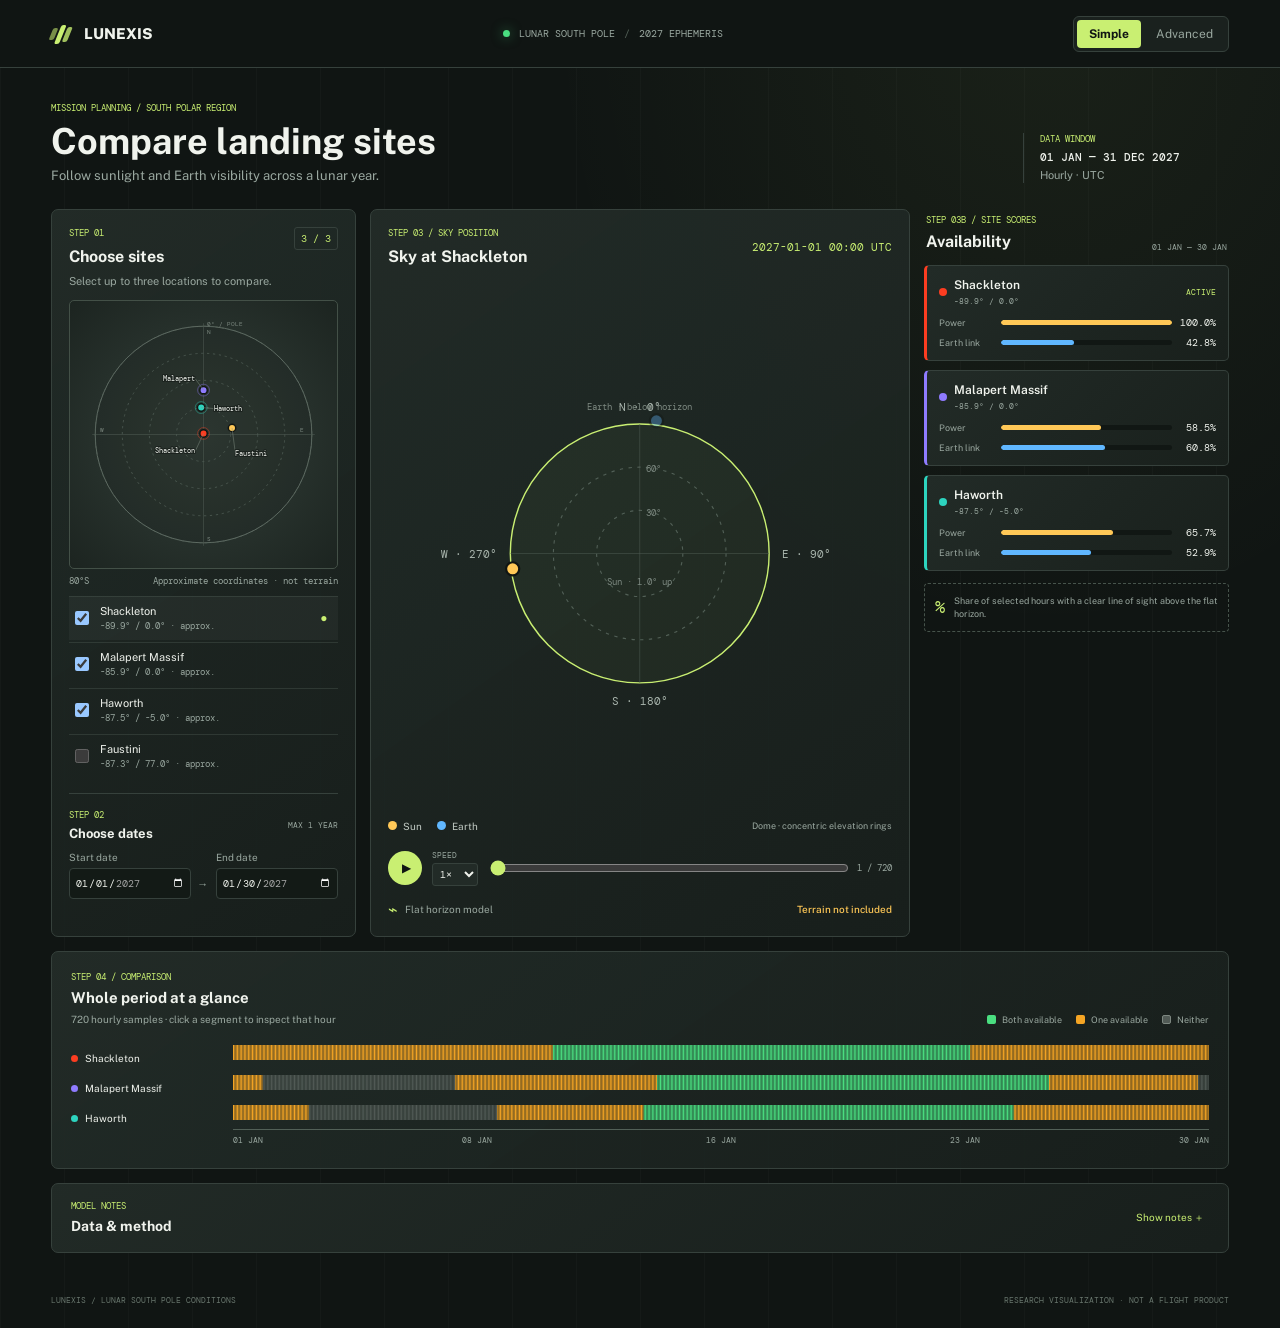
==== Lunexis/lunexis-web/index.html @ 5c1bef2e "Add Lunexis lunar site comparison MVP" ====
<!doctype html>
<html lang="en">
  <head>
    <meta charset="UTF-8" />
    <meta name="viewport" content="width=device-width, initial-scale=1.0" />
    <meta name="theme-color" content="#101513" />
    <meta name="description" content="Compare Sun availability and Earth line of sight at lunar south pole sites using precomputed 2027 ephemeris data." />
    <title>Lunexis | Lunar Site Conditions</title>
    <link rel="preconnect" href="https://fonts.googleapis.com" />
    <link rel="preconnect" href="https://fonts.gstatic.com" crossorigin />
    <link href="https://fonts.googleapis.com/css2?family=DM+Mono:wght@400;500&family=Public+Sans:wght@400;500;600;700;800&display=swap" rel="stylesheet" />
    <link rel="stylesheet" href="./src/styles.css" />
    <script type="module" src="./src/main.js"></script>
  </head>
  <body>
    <header class="topbar">
      <a class="brand" href="#top" aria-label="Lunexis home">
        <span class="brand-mark" aria-hidden="true"><i></i><i></i><i></i></span>
        <span>LUNEXIS</span>
      </a>
      <div class="topbar-meta"><span class="live-dot"></span> LUNAR SOUTH POLE <span class="meta-divider">/</span> 2027 EPHEMERIS</div>
      <div class="mode-switch" role="group" aria-label="Display mode">
        <button id="simple-mode" class="mode-button is-active" type="button" aria-pressed="true">Simple</button>
        <button id="advanced-mode" class="mode-button" type="button" aria-pressed="false">Advanced</button>
      </div>
    </header>

    <main id="top" class="app-shell">
      <section class="intro-row" aria-labelledby="page-title">
        <div>
          <p class="eyebrow">MISSION PLANNING / SOUTH POLAR REGION</p>
          <h1 id="page-title">Compare landing sites</h1>
          <p class="intro-copy">Follow sunlight and Earth visibility across a lunar year.</p>
        </div>
        <div class="data-stamp"><span class="stamp-label">DATA WINDOW</span><strong>01 JAN — 31 DEC 2027</strong><span>Hourly · UTC</span></div>
      </section>

      <div id="load-error" class="load-error" role="alert" hidden></div>

      <section class="workspace" aria-label="Site comparison workspace">
        <aside class="selection-panel panel" aria-labelledby="selection-title">
          <div class="panel-heading">
            <div><p class="step-label">STEP 01</p><h2 id="selection-title">Choose sites</h2></div>
            <span id="selection-count" class="count-badge">0 / 3</span>
          </div>
          <p class="panel-hint">Select up to three locations to compare.</p>
          <div id="polar-map" class="polar-map" aria-label="Polar map of candidate lunar sites"></div>
          <div class="map-caption"><span>80°S</span><span>Approximate coordinates · not terrain</span></div>
          <div id="site-list" class="site-list" aria-label="Candidate sites"></div>
          <div class="date-block">
            <div class="date-heading"><div><p class="step-label">STEP 02</p><h3>Choose dates</h3></div><span class="date-limit">MAX 1 YEAR</span></div>
            <div class="date-fields">
              <label>Start date<input id="start-date" type="date" min="2027-01-01" max="2027-12-31" /></label>
              <span class="date-arrow" aria-hidden="true">→</span>
              <label>End date<input id="end-date" type="date" min="2027-01-01" max="2027-12-31" /></label>
            </div>
            <p id="date-error" class="field-error" role="status" aria-live="polite"></p>
          </div>
        </aside>

        <section class="sky-panel panel" aria-labelledby="sky-title">
          <div class="panel-heading sky-heading">
            <div><p class="step-label">STEP 03 / SKY POSITION</p><h2 id="sky-title">Sky at <span id="active-site-name">—</span></h2></div>
            <time id="current-time" class="current-time">—</time>
          </div>
          <div id="sky-view" class="sky-view" aria-live="polite"></div>
          <div class="sky-legend"><span><i class="legend-sun"></i> Sun</span><span><i class="legend-earth"></i> Earth</span><span class="scale-note">Elevation shown on a 5× vertical scale</span></div>
          <div class="time-controls">
            <button id="play-button" class="play-button" type="button" aria-label="Play time animation" title="Play time animation"><span aria-hidden="true">▶</span></button>
            <label class="speed-control">SPEED
              <select id="play-speed" aria-label="Playback speed">
                <option value="1">1×</option><option value="6">6×</option><option value="24">24×</option>
              </select>
            </label>
            <input id="time-slider" class="time-slider" type="range" min="0" max="0" value="0" aria-label="Hour within selected date range" />
            <output id="time-step" class="time-step" for="time-slider">1 / 1</output>
          </div>
          <p class="horizon-note"><span class="horizon-icon" aria-hidden="true">⌁</span> Flat horizon model <strong>Terrain not included</strong></p>
        </section>

        <aside class="scores-panel" aria-labelledby="scores-title">
          <div class="score-heading"><div><p class="step-label">STEP 03B / SITE SCORES</p><h2 id="scores-title">Availability</h2></div><span id="score-period" class="score-period">—</span></div>
          <div id="score-cards" class="score-cards"></div>
          <div class="formula-note"><span class="formula-mark">%</span><p>Share of selected hours with a clear line of sight above the flat horizon.</p></div>
        </aside>
      </section>

      <section class="timeline-section panel" aria-labelledby="timeline-title">
        <div class="timeline-header">
          <div><p class="step-label">STEP 04 / COMPARISON</p><h2 id="timeline-title">Whole period at a glance</h2><p id="timeline-detail" class="timeline-detail">One segment per hour</p></div>
          <div class="timeline-legend" aria-label="Timeline state legend"><span><i class="state-both"></i>Both available</span><span><i class="state-one"></i>One available</span><span><i class="state-none"></i>Neither</span></div>
        </div>
        <div class="timeline-wrap">
          <div id="timeline-labels" class="timeline-labels"></div>
          <div class="timeline-plot-wrap">
            <canvas id="timeline" tabindex="0" role="img" aria-label="Availability timeline. Use the time slider above to select an hour."></canvas>
            <div id="timeline-tooltip" class="timeline-tooltip" role="status" hidden></div>
            <div id="timeline-ticks" class="timeline-ticks"></div>
          </div>
        </div>
      </section>

      <section id="method-panel" class="method-panel panel" aria-labelledby="method-title">
        <div class="method-heading"><div><p class="step-label">MODEL NOTES</p><h2 id="method-title">Data &amp; method</h2></div><button id="method-toggle" class="text-toggle" type="button" aria-expanded="false" aria-controls="method-content">Show notes <span aria-hidden="true">＋</span></button></div>
        <div id="method-content" class="method-content" hidden>
          <div><h3>Inputs</h3><p>Hourly 2027 apparent Sun and Earth azimuth/elevation from Skyfield, using JPL DE421, the NAIF lunar frame kernel and its DE421 orientation kernel. Site coordinates are approximate; observer height is 2 m.</p></div>
          <div><h3>Visibility</h3><p>Power counts an hour when the Sun center elevation + 0.267° (solar angular radius) is above 0°. Earth link counts an hour when Earth center elevation is above 0°. Both use a flat horizon; terrain is not included.</p></div>
          <div><h3>Data limits</h3><p>Coverage is 2027-01-01 00:00 through 2027-12-31 23:00 UTC. Results use hourly samples, so brief events between samples are not resolved. Coordinates and output are planning estimates, not navigation products.</p></div>
          <p class="source-line">Sources: <a href="https://naif.jpl.nasa.gov/pub/naif/generic_kernels/" target="_blank" rel="noreferrer">NASA/JPL NAIF generic kernels</a> · <a href="https://rhodesmill.org/skyfield/" target="_blank" rel="noreferrer">Skyfield</a></p>
        </div>
      </section>
    </main>
    <footer class="page-footer"><span>LUNEXIS / LUNAR SOUTH POLE CONDITIONS</span><span>RESEARCH VISUALIZATION · NOT A FLIGHT PRODUCT</span></footer>
  </body>
</html>
---- Lunexis/lunexis-web/src/styles.css ----
:root {
  color-scheme: dark;
  --ink: #101513;
  --surface: #1a211e;
  --surface-raised: #222b27;
  --line: #36413c;
  --muted: #9aa8a0;
  --paper: #f0f3ed;
  --lime: #c9ef72;
  --sun: #ffc857;
  --earth: #60b7ff;
  --good: #4ade80;
  --caution: #f5a524;
  --none: #515a55;
  --font-ui: "Public Sans", "Segoe UI", sans-serif;
  --font-data: "DM Mono", Consolas, monospace;
  font-family: var(--font-ui);
  background: var(--ink);
  color: var(--paper);
  font-synthesis: none;
  text-rendering: optimizeLegibility;
}

* { box-sizing: border-box; }
body {
  margin: 0;
  min-width: 320px;
  background-color: var(--ink);
  background-image: radial-gradient(ellipse at 82% 0%, rgba(201, 239, 114, .055), transparent 34%), linear-gradient(90deg, rgba(255,255,255,.018) 1px, transparent 1px);
  background-size: auto, 64px 64px;
}
button, input, select { font: inherit; }
button, select, input[type="date"], input[type="range"] { accent-color: var(--lime); }
button:focus-visible, input:focus-visible, select:focus-visible, a:focus-visible, canvas:focus-visible {
  outline: 2px solid var(--lime);
  outline-offset: 3px;
}
a { color: var(--lime); }
.topbar {
  min-height: 68px;
  padding: 0 clamp(18px, 4vw, 64px);
  display: flex;
  align-items: center;
  justify-content: space-between;
  gap: 20px;
  border-bottom: 1px solid var(--line);
  background: rgba(16, 21, 19, .96);
}
.brand { display: inline-flex; align-items: center; gap: 11px; color: var(--paper); text-decoration: none; font-size: 15px; font-weight: 800; }
.brand-mark { width: 22px; height: 22px; display: flex; align-items: center; gap: 2px; transform: skew(-22deg); }
.brand-mark i { display: block; width: 5px; background: var(--lime); border-radius: 2px; }
.brand-mark i:nth-child(1) { height: 12px; opacity: .56; }
.brand-mark i:nth-child(2) { height: 19px; }
.brand-mark i:nth-child(3) { height: 15px; opacity: .78; }
.topbar-meta, .eyebrow, .step-label, .stamp-label, .date-limit, .speed-control, .page-footer, .score-period { font-family: var(--font-data); }
.topbar-meta { color: var(--muted); font-size: 10px; display: flex; align-items: center; gap: 9px; }
.live-dot { height: 7px; width: 7px; background: var(--good); border-radius: 50%; box-shadow: 0 0 12px rgba(74,222,128,.5); }
.meta-divider { color: #536057; }
.mode-switch { display: inline-flex; gap: 3px; padding: 3px; border: 1px solid var(--line); background: var(--surface); border-radius: 6px; }
.mode-button { border: 0; border-radius: 4px; padding: 7px 12px; color: var(--muted); background: transparent; font-size: 12px; cursor: pointer; }
.mode-button.is-active { color: var(--ink); background: var(--lime); font-weight: 700; }
.app-shell { width: min(1540px, 100%); margin: 0 auto; padding: 34px clamp(16px, 4vw, 64px) 24px; }
.intro-row { display: flex; justify-content: space-between; align-items: end; gap: 24px; margin-bottom: 26px; animation: enter .45s ease both; }
.eyebrow, .step-label { margin: 0 0 8px; color: var(--lime); font-size: 9px; }
h1, h2, h3, p { margin-top: 0; }
h1 { margin-bottom: 6px; font-size: clamp(26px, 3vw, 36px); line-height: 1.1; font-weight: 700; }
.intro-copy { color: var(--muted); margin: 0; font-size: 13px; }
.data-stamp { min-width: 206px; display: grid; gap: 5px; padding: 0 0 2px 16px; border-left: 1px solid var(--line); color: var(--muted); font-size: 11px; }
.data-stamp strong { color: var(--paper); font: 500 11px var(--font-data); }
.stamp-label { color: var(--lime); font-size: 9px; }
.workspace { display: grid; grid-template-columns: minmax(230px, .82fr) minmax(370px, 1.45fr) minmax(230px, .82fr); gap: 14px; align-items: stretch; }
.panel { border: 1px solid var(--line); background: linear-gradient(145deg, rgba(34,43,39,.97), rgba(24,31,28,.98)); border-radius: 7px; }
.selection-panel, .sky-panel { padding: 17px; }
.panel-heading, .score-heading, .timeline-header, .method-heading, .date-heading { display: flex; align-items: flex-start; justify-content: space-between; gap: 12px; }
h2 { font-size: 16px; margin: 0; line-height: 1.25; }
.panel-hint { color: var(--muted); font-size: 11px; margin: 8px 0 13px; }
.count-badge { border: 1px solid var(--line); border-radius: 3px; color: var(--lime); padding: 4px 6px; white-space: nowrap; font: 10px var(--font-data); }
.polar-map { width: 100%; aspect-ratio: 1; background: radial-gradient(circle at 50% 50%, #303b34 0, #26302b 58%, #1c2420 100%); border: 1px solid #435047; border-radius: 5px; overflow: hidden; }
.polar-map svg { width: 100%; height: 100%; display: block; }
.map-caption { display: flex; justify-content: space-between; color: var(--muted); margin: 6px 0 9px; font: 9px var(--font-data); }
.map-ring { fill: none; stroke: #536159; stroke-width: 1; stroke-dasharray: 3 5; }
.map-cross { stroke: #536159; stroke-width: 1; opacity: .7; }
.map-site { cursor: pointer; }
.map-site:focus .site-hit, .map-site:hover .site-hit { stroke: #fff; stroke-width: 2; }
.site-hit { fill: none; stroke: transparent; stroke-width: 2; }
.site-core { stroke: var(--ink); stroke-width: 2; }
.map-leader { stroke: #859287; stroke-width: .8; opacity: .8; }
.site-site-label { fill: var(--paper); font: 10px var(--font-data); paint-order: stroke; stroke: #1b221e; stroke-width: 3px; stroke-linejoin: round; }
.site-list { display: grid; gap: 2px; }
.site-option { min-width: 0; display: grid; grid-template-columns: 17px minmax(0, 1fr) 12px; align-items: center; gap: 8px; padding: 8px 6px; border-top: 1px solid rgba(83,97,89,.35); cursor: pointer; }
.site-option:hover, .site-option.is-active { background: rgba(255,255,255,.035); }
.site-option input { width: 14px; height: 14px; margin: 0; }
.site-option-name { min-width: 0; overflow: hidden; color: var(--paper); font-size: 11px; text-overflow: ellipsis; white-space: nowrap; }
.site-option-meta { display: block; margin-top: 3px; color: var(--muted); font: 9px var(--font-data); }
.active-indicator { color: var(--lime); font-size: 12px; }
.date-block { margin-top: 15px; padding-top: 15px; border-top: 1px solid var(--line); }
.date-heading { align-items: center; margin-bottom: 10px; }
.date-heading h3 { font-size: 13px; margin: 0; }
.date-heading .step-label { margin-bottom: 5px; }
.date-limit { color: var(--muted); font-size: 8px; }
.date-fields { display: grid; grid-template-columns: minmax(0,1fr) 13px minmax(0,1fr); align-items: end; gap: 6px; }
.date-fields label { min-width: 0; display: grid; gap: 5px; color: var(--muted); font-size: 10px; }
.date-fields input { min-width: 0; width: 100%; color: var(--paper); border: 1px solid var(--line); border-radius: 4px; background: #131a16; padding: 7px 5px; font: 10px var(--font-data); }
.date-arrow { color: var(--muted); padding-bottom: 9px; font-size: 11px; }
.field-error { color: #ff9a79; font-size: 10px; margin: 7px 0 0; min-height: 13px; }
.sky-panel { min-width: 0; display: flex; flex-direction: column; }
.sky-heading { align-items: center; }
.current-time { color: var(--lime); white-space: nowrap; font: 11px var(--font-data); }
.sky-view { min-height: 250px; flex: 1; margin: 10px -2px 0; display: grid; place-items: center; }
.sky-view svg { width: 100%; max-height: 340px; overflow: visible; }
.dome-ring { fill: none; stroke: #526057; stroke-width: 1; stroke-dasharray: 3 5; }
.dome-horizon { fill: rgba(201,239,114,.035); stroke: var(--lime); stroke-width: 1.3; }
.dome-grid-line { stroke: #526057; stroke-width: .8; opacity: .55; }
.dome-label { fill: #a9b5ad; font: 10px var(--font-data); }
.dome-small { fill: #7e8a82; font: 8px var(--font-data); }
.sky-trail { fill: none; stroke-width: 1.4; stroke-dasharray: 2 4; opacity: .43; }
.sky-point { stroke: #101513; stroke-width: 2; }
.sky-point.below { opacity: .35; }
.panorama-frame { fill: #171e1a; stroke: #46534b; stroke-width: 1; }
.panorama-grid { stroke: #46534b; stroke-width: .8; stroke-dasharray: 3 5; }
.panorama-trail { fill: none; stroke-width: 1.5; stroke-dasharray: 3 4; opacity: .6; }
.panorama-horizon { stroke: var(--lime); stroke-width: 1.2; }
.sky-legend { display: flex; gap: 15px; align-items: center; color: #c3ccc5; font-size: 10px; }
.sky-legend span { display: inline-flex; align-items: center; gap: 6px; }
.sky-legend i, .timeline-legend i { width: 9px; height: 9px; display: inline-block; border-radius: 50%; }
.legend-sun { background: var(--sun); }.legend-earth { background: var(--earth); }
.scale-note { margin-left: auto; color: var(--muted); font-size: 9px; }
.time-controls { display: grid; grid-template-columns: 34px auto minmax(40px,1fr) auto; align-items: center; gap: 10px; margin-top: 18px; }
.play-button { width: 34px; height: 34px; padding: 0 0 0 2px; display: grid; place-items: center; color: var(--ink); background: var(--lime); border: 0; border-radius: 50%; cursor: pointer; font-size: 12px; }
.play-button:hover { filter: brightness(1.08); }
.speed-control { display: flex; flex-direction: column; gap: 3px; color: var(--muted); font-size: 8px; }
.speed-control select { color: var(--paper); background: var(--surface-raised); border: 1px solid var(--line); border-radius: 3px; padding: 3px; font: 10px var(--font-data); }
.time-slider { min-width: 40px; width: 100%; }
.time-step { color: var(--muted); font: 9px var(--font-data); white-space: nowrap; }
.horizon-note { display: flex; align-items: center; gap: 7px; margin: 14px 0 0; color: var(--muted); font-size: 10px; }
.horizon-note strong { margin-left: auto; color: var(--sun); font-weight: 500; }
.horizon-icon { color: var(--lime); font-size: 16px; }
.scores-panel { min-width: 0; }
.score-heading { padding: 5px 2px 13px; align-items: end; }
.score-heading .step-label { margin-bottom: 6px; }
.score-period { color: var(--muted); text-align: right; font-size: 8px; }
.score-cards { display: grid; gap: 9px; }
.score-card { border: 1px solid var(--line); border-left: 3px solid var(--site-color); background: linear-gradient(135deg, #222b27, #19201c); border-radius: 5px; padding: 12px 12px 11px; animation: enter .35s ease both; }
.score-card-head { display: flex; align-items: center; justify-content: space-between; gap: 8px; margin-bottom: 10px; }
.score-site { display: flex; align-items: center; gap: 7px; font-size: 12px; font-weight: 600; }
.score-site-dot { width: 8px; height: 8px; background: var(--site-color); border-radius: 50%; }
.score-site small { display: block; margin-top: 4px; color: var(--muted); font: 8px var(--font-data); }
.active-site-tag { color: var(--lime); font: 8px var(--font-data); }
.metric-row { display: grid; grid-template-columns: 55px minmax(30px,1fr) 37px; align-items: center; gap: 7px; margin-top: 7px; }
.metric-label { color: var(--muted); font-size: 9px; }
.metric-track { height: 5px; overflow: hidden; background: #111714; border-radius: 4px; }
.metric-fill { height: 100%; border-radius: inherit; background: var(--metric-color); }
.metric-value { color: var(--paper); text-align: right; font: 10px var(--font-data); }
.advanced-metrics { display: grid; grid-template-columns: repeat(3, 1fr); gap: 6px; margin-top: 10px; padding-top: 8px; border-top: 1px solid var(--line); }
.advanced-metric { color: var(--muted); font-size: 8px; line-height: 1.4; }
.advanced-metric strong { display: block; color: var(--paper); margin-top: 4px; font: 11px var(--font-data); }
.formula-note { display: flex; gap: 9px; align-items: center; margin-top: 12px; padding: 10px; border: 1px dashed #46534b; border-radius: 4px; color: var(--muted); }
.formula-mark { color: var(--lime); font: 17px var(--font-data); }
.formula-note p { margin: 0; font-size: 9px; line-height: 1.5; }
.timeline-section { margin-top: 14px; padding: 19px; }
.timeline-header { align-items: end; margin-bottom: 17px; }
.timeline-header .step-label { margin-bottom: 6px; }
.timeline-header h2 { font-size: 15px; }
.timeline-detail { color: var(--muted); font-size: 10px; margin: 6px 0 0; }
.timeline-legend { display: flex; flex-wrap: wrap; gap: 14px; color: var(--muted); font-size: 9px; }
.timeline-legend span { display: inline-flex; align-items: center; gap: 6px; }
.timeline-legend i { border-radius: 2px; }
.state-both { background: var(--good); }.state-one { background: var(--caution); }.state-none { background: var(--none); border: 1px solid #7d8780; }
.timeline-wrap { display: grid; grid-template-columns: minmax(95px, 150px) minmax(0,1fr); gap: 12px; }
.timeline-labels { display: grid; align-content: start; gap: 8px; padding-top: 5px; }
.timeline-site-label { height: 22px; display: flex; align-items: center; gap: 7px; min-width: 0; color: var(--paper); font-size: 10px; }
.timeline-site-label i { width: 7px; height: 7px; flex: none; background: var(--site-color); border-radius: 50%; }
.timeline-site-label span { overflow: hidden; white-space: nowrap; text-overflow: ellipsis; }
.timeline-plot-wrap { min-width: 0; position: relative; }
#timeline { display: block; width: 100%; height: auto; min-height: 28px; cursor: crosshair; }
.timeline-tooltip { position: absolute; z-index: 4; pointer-events: none; min-width: 150px; padding: 8px 10px; color: var(--paper); background: #090d0b; border: 1px solid var(--line); border-radius: 4px; box-shadow: 0 6px 20px #0008; font: 9px/1.6 var(--font-data); }
.timeline-ticks { position: relative; height: 20px; margin-top: 5px; border-top: 1px solid #526057; color: var(--muted); font: 8px var(--font-data); }
.timeline-tick { position: absolute; top: 5px; transform: translateX(-50%); white-space: nowrap; }
.timeline-tick:first-child { transform: none; }.timeline-tick:last-child { transform: translateX(-100%); }
.method-panel { margin-top: 14px; padding: 16px 19px; }
.method-heading { align-items: center; }
.method-heading .step-label { margin-bottom: 6px; }
.method-heading h2 { font-size: 14px; }
.text-toggle { color: var(--lime); background: transparent; border: 0; padding: 5px; cursor: pointer; font-size: 10px; }
.method-content { display: grid; grid-template-columns: repeat(3, 1fr); gap: 20px; padding-top: 17px; margin-top: 14px; border-top: 1px solid var(--line); animation: enter .25s ease both; }
.method-content h3 { color: var(--sun); font: 10px var(--font-data); margin-bottom: 6px; text-transform: uppercase; }
.method-content p { max-width: 58ch; margin-bottom: 0; color: #b7c1ba; font-size: 10px; line-height: 1.65; }
.source-line { grid-column: 1 / -1; color: var(--muted) !important; }
.load-error { margin: 16px 0; padding: 14px; color: #ffd1c2; background: #3a211b; border: 1px solid #9b553f; border-radius: 5px; font-size: 12px; }
.page-footer { width: min(1540px, 100%); margin: 0 auto; padding: 18px clamp(16px, 4vw, 64px) 23px; display: flex; justify-content: space-between; gap: 16px; color: #68766d; font-size: 8px; }
[hidden] { display: none !important; }
@keyframes enter { from { opacity: 0; transform: translateY(5px); } to { opacity: 1; transform: translateY(0); } }
@media (max-width: 1120px) {
  .workspace { grid-template-columns: minmax(220px,.8fr) minmax(350px,1.3fr); }
  .scores-panel { grid-column: 1 / -1; }
  .score-cards { grid-template-columns: repeat(3, minmax(0,1fr)); }
  .formula-note { max-width: 420px; }
}
@media (max-width: 760px) {
  .topbar { min-height: 60px; padding: 0 16px; gap: 8px; }
  .topbar-meta { font-size: 0; gap: 0; }
  .topbar-meta .live-dot { margin-right: 7px; }
  .topbar-meta .meta-divider { display: none; }
  .topbar-meta::after { content: "2027 DATA"; font-size: 9px; }
  .mode-button { padding: 7px 8px; }
  .app-shell { padding-top: 25px; }
  .intro-row { align-items: start; }
  .data-stamp { min-width: 0; padding-left: 10px; }
  .data-stamp strong { font-size: 9px; }
  .workspace { grid-template-columns: minmax(0,1fr); }
  .selection-panel { display: grid; grid-template-columns: minmax(0,1fr); }
  .polar-map { max-width: 360px; justify-self: center; }
  .scores-panel { grid-column: auto; }
  .score-cards { grid-template-columns: repeat(auto-fit, minmax(210px,1fr)); }
  .sky-view { min-height: 235px; }
  .method-content { grid-template-columns: 1fr; gap: 14px; }
  .source-line { grid-column: auto; }
}
@media (max-width: 480px) {
  .topbar { flex-wrap: wrap; padding-top: 8px; padding-bottom: 8px; }
  .brand { font-size: 13px; }
  .topbar-meta { margin-left: auto; }
  .mode-switch { width: 100%; justify-content: stretch; }
  .mode-button { flex: 1; }
  .intro-row { gap: 10px; }
  h1 { font-size: 25px; }
  .intro-copy { max-width: 22ch; line-height: 1.5; }
  .data-stamp { max-width: 120px; font-size: 9px; }
  .data-stamp strong { line-height: 1.5; }
  .selection-panel, .sky-panel { padding: 13px; }
  .current-time { font-size: 9px; }
  .sky-view { min-height: 205px; }
  .sky-legend { gap: 10px; font-size: 9px; }
  .scale-note { max-width: 105px; text-align: right; line-height: 1.4; }
  .time-controls { grid-template-columns: 34px auto minmax(30px,1fr); gap: 8px; }
  .time-step { grid-column: 3; text-align: right; }
  .time-slider { grid-column: 3; grid-row: 1; }
  .timeline-section { padding: 14px 11px; }
  .timeline-header { align-items: start; flex-direction: column; }
  .timeline-legend { gap: 9px; }
  .timeline-wrap { grid-template-columns: 82px minmax(0,1fr); gap: 7px; }
  .timeline-site-label { font-size: 8px; }
  .page-footer { flex-direction: column; font-size: 7px; }
}
@media (prefers-reduced-motion: reduce) {
  *, *::before, *::after { scroll-behavior: auto !important; animation-duration: .01ms !important; animation-iteration-count: 1 !important; transition-duration: .01ms !important; }
}
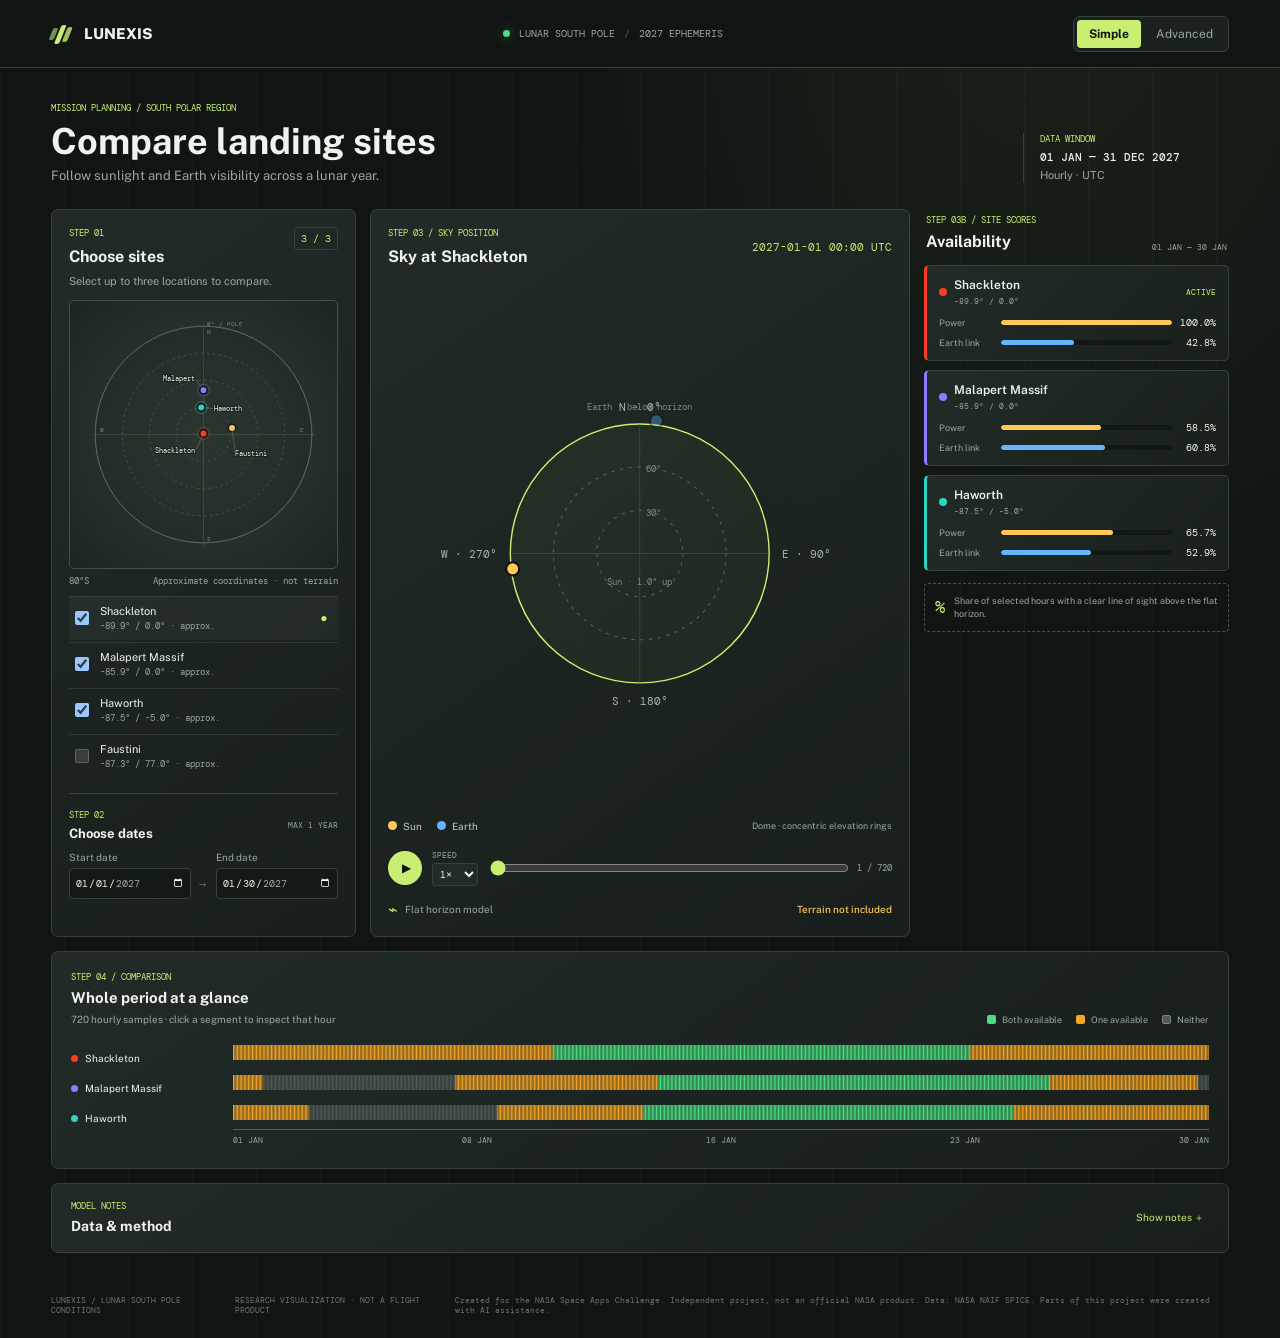
==== commit 0d74c7ca: "Add NASA Space Apps disclosures" ====
--- a/Lunexis/lunexis-web/index.html
+++ b/Lunexis/lunexis-web/index.html
@@ -1,3 +1,4 @@
+<!-- Portions of this file were written with AI assistance. -->
 <!doctype html>
 <html lang="en">
   <head>
@@ -5,6 +6,7 @@
     <meta name="viewport" content="width=device-width, initial-scale=1.0" />
     <meta name="theme-color" content="#101513" />
     <meta name="description" content="Compare Sun availability and Earth line of sight at lunar south pole sites using precomputed 2027 ephemeris data." />
+    <meta name="ai-disclosure" content="Code and documentation partly generated with AI assistance (GitHub Copilot, Claude). No AI-generated images or video." />
     <title>Lunexis | Lunar Site Conditions</title>
     <link rel="preconnect" href="https://fonts.googleapis.com" />
     <link rel="preconnect" href="https://fonts.gstatic.com" crossorigin />
@@ -110,6 +112,6 @@
         </div>
       </section>
     </main>
-    <footer class="page-footer"><span>LUNEXIS / LUNAR SOUTH POLE CONDITIONS</span><span>RESEARCH VISUALIZATION · NOT A FLIGHT PRODUCT</span></footer>
+    <footer class="page-footer"><span>LUNEXIS / LUNAR SOUTH POLE CONDITIONS</span><span>RESEARCH VISUALIZATION · NOT A FLIGHT PRODUCT</span><span>Created for the NASA Space Apps Challenge. Independent project, not an official NASA product. Data: NASA NAIF SPICE. Parts of this project were created with AI assistance.</span></footer>
   </body>
 </html>
--- a/Lunexis/lunexis-web/src/styles.css
+++ b/Lunexis/lunexis-web/src/styles.css
@@ -1,3 +1,4 @@
+/* Portions of this file were written with AI assistance. */
 :root {
   color-scheme: dark;
   --ink: #101513;
